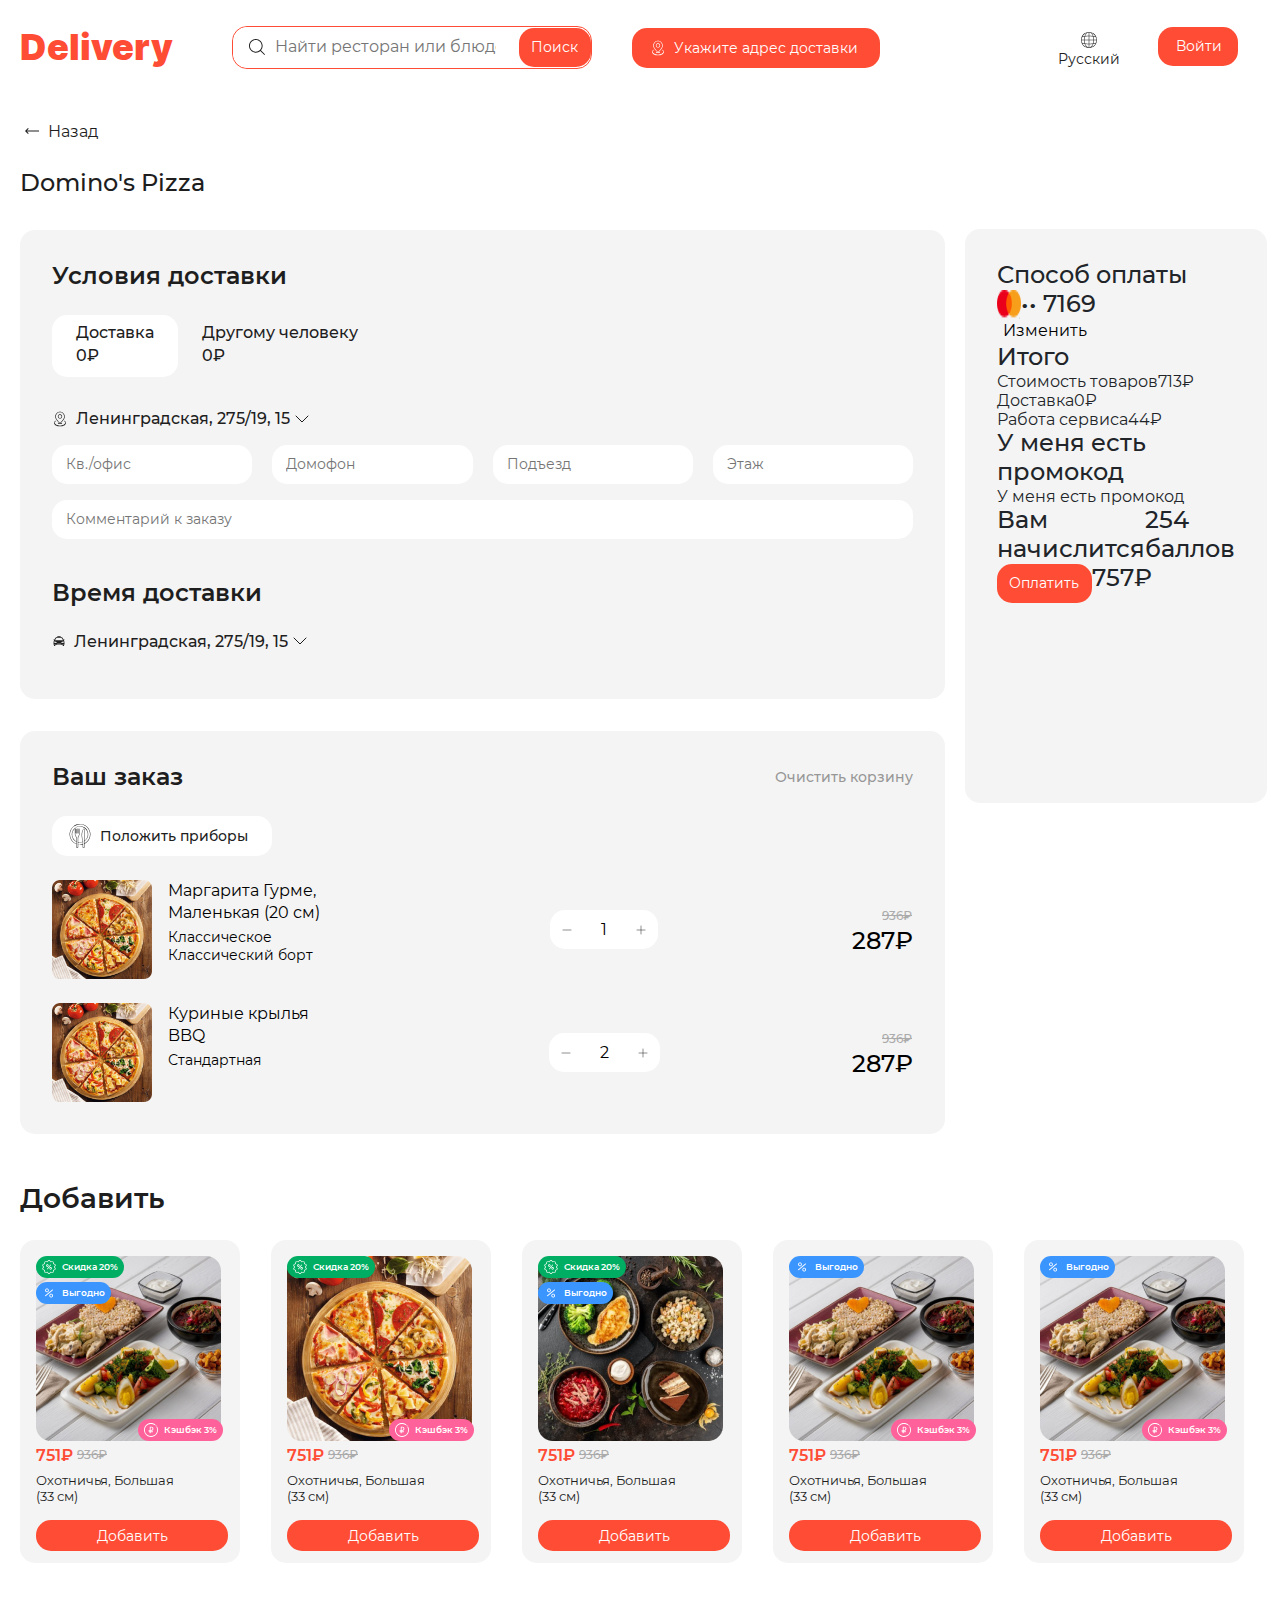
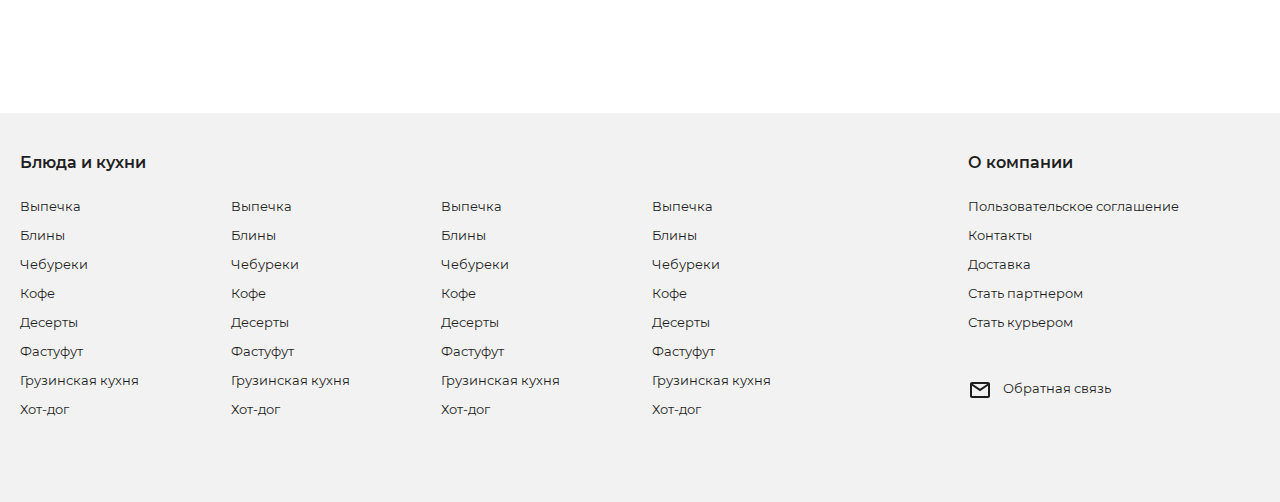
==== decoration.html @ 64bd9251 "decoration.html added" ====
<!DOCTYPE html>
<html lang="en">

<head>
    <meta charset="UTF-8">
    <meta name="viewport" content="width=device-width, initial-scale=1.0">
    <title>Еда</title>
    <!-- Inter font -->
    <link rel="stylesheet" href="./fonts/inter/stylesheet.css">
    <!-- Montserrat font -->
    <link rel="stylesheet" href="./fonts/montserrat/stylesheet.css">
    <!-- bootstrap css -->
    <link rel="stylesheet" href="./libs/bootstrap/css/bootstrap.min.css">
    <!-- normalize css -->
    <link rel="stylesheet" href="./libs/normalize.css">
    <!-- custom css -->
    <link rel="stylesheet" href="./css/main.css">
</head>

<body>

    <div class="wrapper">

        <!-- header section -->
        <section class="header">
            <div class="contianer">
                <div class="header__box d-flex">

                    <div class="brand">
                        <h2>Delivery</h2>
                    </div>

                    <div class="search-boxes">
                        <form class="form d-flex" role="search">
                            <div class="search-box position-relative">
                                <img class="position-absolute" src="images/icons/search.svg" alt="search">
                                <input class="search-input me-2" type="search" placeholder="Найти ресторан или блюдо"
                                    aria-label="Search">
                            </div>
                            <button class="button" type="submit">Поиск</button>
                        </form>
                    </div>

                    <div class="dostavka-box">
                        <button class="button">
                            <img src="images/icons/location.svg" alt="location">
                            Укажите адрес доставки
                        </button>
                    </div>

                    <div class="access-box d-flex">
                        <div class="rus-box">
                            <div class="earth-icon">
                                <img src="images/icons/earth.svg" alt="earth">
                            </div>
                            <h5>Русский</h5>
                        </div>
                        <div class="access">
                            <button class="button">Войти</button>
                        </div>
                    </div>
                </div>
            </div>
        </section>



        <!-- main section -->
        <main class="main">
            <div class="contianer d-flex">

                <div class="big-box">

                    <!-- menu section -->
                    <section class="menu">
                        <div class="menu-title">
                            <img src="images/icons/left.svg" alt="left">
                            <a href="index.html">Назад</a>
                        </div>
                    </section>

                    <!-- form section -->
                    <section class="form_boxes">
                        <div class="form-title">
                            <h4>Domino's Pizza</h4>
                        </div>
                        <div class="bg-box">
                            <h4>Условия доставки</h4>
                            <div class="d-flex two-boxes">
                                <div class="one-b box">
                                    <h5>Доставка</h5>
                                    <h5>0₽</h5>
                                </div>
                                <div class="box">
                                    <h5>Другому человеку</h5>
                                    <h5>0₽</h5>
                                </div>
                            </div>
                            <div class="location-box d-flex">
                                <img src="images/icons/black-location.svg" alt="location">
                                <p>Ленинградская, 275/19, 15</p>
                                <img src="images/icons/bottom_.svg" alt="bottom_">
                            </div>
                            <form class="form">
                                <div class="inputs">
                                    <input type="text" placeholder="Кв./офис">
                                    <input type="text" placeholder="Домофон">
                                    <input type="text" placeholder="Подъезд">
                                    <input type="number" placeholder="Этаж">
                                </div>
                                <input class="input" type="text" placeholder="Комментарий к заказу">
                            </form>
                            <h3>Время доставки</h3>
                            <div class="location-box d-flex">
                                <img src="images/icons/black-car.svg" alt="location">
                                <p>Ленинградская, 275/19, 15</p>
                                <img src="images/icons/bottom_.svg" alt="bottom_">
                            </div>
                        </div>

                        <div class="bg-box bg-box_two">
                            <div class="bg-box-title d-flex">
                                <h4>Ваш заказ</h4>
                                <p>Очистить корзину</p>
                            </div>
                            <div class="food_box position-relative">
                                <img class="position-absolute" src="images/icons/food.svg" alt="food">
                                <h4>Положить приборы</h4>
                            </div>
                            <div class="order-boxes m-b">
                                <div class="order-box_one">
                                    <img src="images/food-img-2.png" alt="food-img-2">
                                    <div class="box_one-texts">
                                        <h4>Маргарита Гурме, Маленькая (20 см)</h4>
                                        <p>Классическое Классический борт</p>
                                    </div>
                                </div>
                                <div class="order-box_two d-flex">
                                    <img src="images/icons/minus.svg" alt="minus">
                                    <p>1</p>
                                    <img src="images/icons/plas.svg" alt="plas">
                                </div>
                                <div class="order-box_three">
                                    <del>936₽</del>
                                    <h4>287₽</h4>
                                </div>
                            </div>
                            <div class="order-boxes">
                                <div class="order-box_one">
                                    <img src="images/food-img-2.png" alt="food-img-2">
                                    <div class="box_one-texts">
                                        <h4>Куриные крылья BBQ</h4>
                                        <p>Стандартная</p>
                                    </div>
                                </div>
                                <div class="order-box_two d-flex">
                                    <img src="images/icons/minus.svg" alt="minus">
                                    <p>2</p>
                                    <img src="images/icons/plas.svg" alt="plas">
                                </div>
                                <div class="order-box_three">
                                    <del>936₽</del>
                                    <h4>287₽</h4>
                                </div>
                            </div>
                        </div>
                    </section>

                </div>

                <div class="basket-two">
                    <div class="basket-title">
                        <h4>Способ оплаты</h4>
                    </div>

                    <div class="backet-body">
                        <div class="top-box">
                            <div class="d-flex">
                                <img src="images/2ta-dumaloq.png" alt="2ta-dumaloq">
                                <h4>•• 7169</h4>
                            </div>
                            <button type="reset" class="change-btn">Изменить</button>
                        </div>

                        <div class="total">
                            <h4>Итого</h4>
                            <div class="d-flex">
                                <p>Стоимость товаров</p>
                                <p>713₽</p>
                            </div>
                            <div class="d-flex">
                                <p>Доставка</p>
                                <p>0₽</p>
                            </div>
                            <div class="d-flex">
                                <p>Работа сервиса</p>
                                <p>44₽</p>
                            </div>
                        </div>

                        <div class="promo_code-box">
                            <h4>У меня есть промокод</h4>
                            <div class="d-flex">
                                <p>У меня есть промокод</p>
                                <div class="on-off">
                                    <div class="round"></div>
                                </div>
                            </div>
                        </div>

                        <div class="bottom-box">
                            <div class="d-flex">
                                <h4>Вам начислится</h4>
                                <h4>254 баллов</h4>
                            </div>
                            <div class="d-flex">
                                <button class="button">Оплатить</button>
                                <h4>757₽</h4>
                            </div>
                        </div>
                    </div>
                    
                </div>

            </div>

            <!-- pizza section -->
            <section class="food-menu">
                <div class="contianer">
                    <div class="food-menu-title">
                        <h4>Добавить</h4>
                    </div>
                    <div class="food-menu_boxes">
                        <div class="food-menu_box">
                            <div class="food-img_box position-relative">
                                <img src="images/food-img-1.png" alt="food-img-1">
                                <div class="d-flex green position-absolute">
                                    <img src="images/icons/foiz.svg" alt="foiz">
                                    <p>Скидка 20%</p>
                                </div>
                                <div class="d-flex blue kuk-quti position-absolute">
                                    <img src="images/icons/foiz-2.svg" alt="foiz">
                                    <p>Выгодно</p>
                                </div>
                                <div class="d-flex pushti position-absolute">
                                    <img src="images/icons/p-3.svg" alt="foiz">
                                    <p>Кэшбэк 3%</p>
                                </div>
                            </div>
                            <div class="food-texts_box">
                                <div class="d-flex">
                                    <h4>751₽</h4>
                                    <del>936₽</del>
                                </div>
                                <p>Охотничья, Большая (33 см)</p>
                                <div class="btn-box">
                                    <button class="button" type="button" data-bs-toggle="modal"
                                        data-bs-target="#staticBackdrop">Добавить</button>
                                </div>
                            </div>
                        </div>
                        <div class="food-menu_box">
                            <div class="food-img_box position-relative">
                                <img src="images/food-img-2.png" alt="food-img-1">
                                <div class="d-flex green position-absolute">
                                    <img src="images/icons/foiz.svg" alt="foiz">
                                    <p>Скидка 20%</p>
                                </div>
                                <div class="d-flex pushti position-absolute">
                                    <img src="images/icons/p-3.svg" alt="foiz">
                                    <p>Кэшбэк 3%</p>
                                </div>
                            </div>
                            <div class="food-texts_box">
                                <div class="d-flex">
                                    <h4>751₽</h4>
                                    <del>936₽</del>
                                </div>
                                <p>Охотничья, Большая (33 см)</p>
                                <div class="btn-box">
                                    <button class="button" type="button" data-bs-toggle="modal"
                                        data-bs-target="#staticBackdrop">Добавить</button>
                                </div>
                            </div>
                        </div>
                        <div class="food-menu_box">
                            <div class="food-img_box position-relative">
                                <img src="images/food-img-3.png" alt="food-img-1">
                                <div class="d-flex green position-absolute">
                                    <img src="images/icons/foiz.svg" alt="foiz">
                                    <p>Скидка 20%</p>
                                </div>
                                <div class="d-flex blue kuk-quti position-absolute">
                                    <img src="images/icons/foiz-2.svg" alt="foiz">
                                    <p>Выгодно</p>
                                </div>

                            </div>
                            <div class="food-texts_box">
                                <div class="d-flex">
                                    <h4>751₽</h4>
                                    <del>936₽</del>
                                </div>
                                <p>Охотничья, Большая (33 см)</p>
                                <div class="btn-box">
                                    <button class="button" type="button" data-bs-toggle="modal"
                                        data-bs-target="#staticBackdrop">Добавить</button>
                                </div>
                            </div>
                        </div>
                        <div class="food-menu_box">
                            <div class="food-img_box position-relative">
                                <img src="images/food-img-1.png" alt="food-img-1">
                                <div class="d-flex kuk-quti position-absolute">
                                    <img src="images/icons/foiz-2.svg" alt="foiz">
                                    <p>Выгодно</p>
                                </div>
                                <div class="d-flex pushti position-absolute">
                                    <img src="images/icons/p-3.svg" alt="foiz">
                                    <p>Кэшбэк 3%</p>
                                </div>
                            </div>
                            <div class="food-texts_box">
                                <div class="d-flex">
                                    <h4>751₽</h4>
                                    <del>936₽</del>
                                </div>
                                <p>Охотничья, Большая (33 см)</p>
                                <div class="btn-box">
                                    <button class="button" type="button" data-bs-toggle="modal"
                                        data-bs-target="#staticBackdrop">Добавить</button>
                                </div>
                            </div>
                        </div>
                        <div class="food-menu_box">
                            <div class="food-img_box position-relative">
                                <img src="images/food-img-1.png" alt="food-img-1">
                                <div class="d-flex kuk-quti position-absolute">
                                    <img src="images/icons/foiz-2.svg" alt="foiz">
                                    <p>Выгодно</p>
                                </div>
                                <div class="d-flex pushti position-absolute">
                                    <img src="images/icons/p-3.svg" alt="foiz">
                                    <p>Кэшбэк 3%</p>
                                </div>
                            </div>
                            <div class="food-texts_box">
                                <div class="d-flex">
                                    <h4>751₽</h4>
                                    <del>936₽</del>
                                </div>
                                <p>Охотничья, Большая (33 см)</p>
                                <div class="btn-box">
                                    <button class="button" type="button" data-bs-toggle="modal"
                                        data-bs-target="#staticBackdrop">Добавить</button>
                                </div>
                            </div>
                        </div>
                    </div>
                </div>
            </section>
        </main>

        <!-- footer section -->
        <footer class="footer">
            <div class="contianer">
                <div class="footer-boxes">
                    <div class="footer-title row">
                        <div class="col-2">
                            <h4 class="">Блюда и кухни</h4>
                        </div>
                        <div class="col-2">
                        </div>
                        <div class="col-2">
                        </div>
                        <div class="col-3">
                        </div>
                        <div class="col-3">
                            <h4 class="">О компании</h4>
                        </div>
                    </div>
                    <div class="row footer-texts">
                        <ul class="col-2">
                            <li>
                                <a href="#!!">Выпечка</a>
                            </li>
                            <li>
                                <a href="#!!">Блины</a>
                            </li>
                            <li>
                                <a href="#!!">Чебуреки</a>
                            </li>
                            <li>
                                <a href="#!">Кофе</a>
                            </li>
                            <li>
                                <a href="#!">Десерты</a>
                            </li>
                            <li>
                                <a href="#!">Фастуфут</a>
                            </li>
                            <li>
                                <a href="#!">Грузинская кухня</a>
                            </li>
                            <li>
                                <a href="#!">Хот-дог</a>
                            </li>
                        </ul>
                        <ul class="col-2">
                            <li>
                                <a href="#!">Выпечка</a>
                            </li>
                            <li>
                                <a href="#!">Блины</a>
                            </li>
                            <li>
                                <a href="#!">Чебуреки</a>
                            </li>
                            <li>
                                <a href="#!">Кофе</a>
                            </li>
                            <li>
                                <a href="#!">Десерты</a>
                            </li>
                            <li>
                                <a href="#!">Фастуфут</a>
                            </li>
                            <li>
                                <a href="#!">Грузинская кухня</a>
                            </li>
                            <li>
                                <a href="#!">Хот-дог</a>
                            </li>
                        </ul>
                        <ul class="col-2">
                            <li>
                                <a href="#!">Выпечка</a>
                            </li>
                            <li>
                                <a href="#!">Блины</a>
                            </li>
                            <li>
                                <a href="#!">Чебуреки</a>
                            </li>
                            <li>
                                <a href="#!">Кофе</a>
                            </li>
                            <li>
                                <a href="#!">Десерты</a>
                            </li>
                            <li>
                                <a href="#!">Фастуфут</a>
                            </li>
                            <li>
                                <a href="#!">Грузинская кухня</a>
                            </li>
                            <li>
                                <a href="#!">Хот-дог</a>
                            </li>
                        </ul>
                        <ul class="col-3">
                            <li>
                                <a href="#!">Выпечка</a>
                            </li>
                            <li>
                                <a href="#!">Блины</a>
                            </li>
                            <li>
                                <a href="#!">Чебуреки</a>
                            </li>
                            <li>
                                <a href="#!">Кофе</a>
                            </li>
                            <li>
                                <a href="#!">Десерты</a>
                            </li>
                            <li>
                                <a href="#!">Фастуфут</a>
                            </li>
                            <li>
                                <a href="#!">Грузинская кухня</a>
                            </li>
                            <li>
                                <a href="#!">Хот-дог</a>
                            </li>
                        </ul>
                        <ul class="col-3">
                            <li>
                                <a href="#!">Пользовательское соглашение</a>
                            </li>
                            <li>
                                <a href="#!">Контакты</a>
                            </li>
                            <li>
                                <a href="#!">Доставка</a>
                            </li>
                            <li>
                                <a href="#!">Стать партнером</a>
                            </li>
                            <li>
                                <a href="#!">Стать курьером</a>
                            </li>
                            <li>
                                <a href="#!"></a>
                            </li>
                            <li class="d-flex">
                                <a href="#!"><img src="images/icons/sms.svg" alt=""> Обратная связь</a>
                            </li>
                        </ul>
                    </div>
                </div>
            </div>
        </footer>
    </div>

    <!-- bootstrap js -->
    <script src="./libs/bootstrap/js/bootstrap.min.js"></script>
    <!-- swiper js -->
    <script src="./libs/swiper/swiper.min.js"></script>
    <!-- custom js -->
    <script src="./js/main.js"></script>
</body>

</html>
---- fonts/inter/stylesheet.css ----
@font-face {
    font-family: 'Inter';
    src: url('Inter-BoldItalic.eot');
    src: local('Inter Bold Italic'), local('Inter-BoldItalic'),
        url('Inter-BoldItalic.eot?#iefix') format('embedded-opentype'),
        url('Inter-BoldItalic.woff2') format('woff2'),
        url('Inter-BoldItalic.woff') format('woff'),
        url('Inter-BoldItalic.ttf') format('truetype');
    font-weight: bold;
    font-style: italic;
}

@font-face {
    font-family: 'Inter';
    src: url('Inter-MediumItalic.eot');
    src: local('Inter Medium Italic'), local('Inter-MediumItalic'),
        url('Inter-MediumItalic.eot?#iefix') format('embedded-opentype'),
        url('Inter-MediumItalic.woff2') format('woff2'),
        url('Inter-MediumItalic.woff') format('woff'),
        url('Inter-MediumItalic.ttf') format('truetype');
    font-weight: 500;
    font-style: italic;
}

@font-face {
    font-family: 'Inter';
    src: url('Inter-ThinItalicBETA.eot');
    src: local('Inter Thin Italic BETA'), local('Inter-ThinItalicBETA'),
        url('Inter-ThinItalicBETA.eot?#iefix') format('embedded-opentype'),
        url('Inter-ThinItalicBETA.woff2') format('woff2'),
        url('Inter-ThinItalicBETA.woff') format('woff'),
        url('Inter-ThinItalicBETA.ttf') format('truetype');
    font-weight: 100;
    font-style: italic;
}

@font-face {
    font-family: 'Inter';
    src: url('Inter-Regular.eot');
    src: local('Inter Regular'), local('Inter-Regular'),
        url('Inter-Regular.eot?#iefix') format('embedded-opentype'),
        url('Inter-Regular.woff2') format('woff2'),
        url('Inter-Regular.woff') format('woff'),
        url('Inter-Regular.ttf') format('truetype');
    font-weight: normal;
    font-style: normal;
}

@font-face {
    font-family: 'Inter';
    src: url('Inter-Black.eot');
    src: local('Inter Black'), local('Inter-Black'),
        url('Inter-Black.eot?#iefix') format('embedded-opentype'),
        url('Inter-Black.woff2') format('woff2'),
        url('Inter-Black.woff') format('woff'),
        url('Inter-Black.ttf') format('truetype');
    font-weight: 900;
    font-style: normal;
}

@font-face {
    font-family: 'Inter';
    src: url('Inter-BlackItalic.eot');
    src: local('Inter Black Italic'), local('Inter-BlackItalic'),
        url('Inter-BlackItalic.eot?#iefix') format('embedded-opentype'),
        url('Inter-BlackItalic.woff2') format('woff2'),
        url('Inter-BlackItalic.woff') format('woff'),
        url('Inter-BlackItalic.ttf') format('truetype');
    font-weight: 900;
    font-style: italic;
}

@font-face {
    font-family: 'Inter';
    src: url('Inter-LightBETA.eot');
    src: local('Inter Light BETA'), local('Inter-LightBETA'),
        url('Inter-LightBETA.eot?#iefix') format('embedded-opentype'),
        url('Inter-LightBETA.woff2') format('woff2'),
        url('Inter-LightBETA.woff') format('woff'),
        url('Inter-LightBETA.ttf') format('truetype');
    font-weight: 300;
    font-style: normal;
}

@font-face {
    font-family: 'Inter';
    src: url('Inter-SemiBold.eot');
    src: local('Inter Semi Bold'), local('Inter-SemiBold'),
        url('Inter-SemiBold.eot?#iefix') format('embedded-opentype'),
        url('Inter-SemiBold.woff2') format('woff2'),
        url('Inter-SemiBold.woff') format('woff'),
        url('Inter-SemiBold.ttf') format('truetype');
    font-weight: 600;
    font-style: normal;
}

@font-face {
    font-family: 'Inter';
    src: url('Inter-ExtraBoldItalic.eot');
    src: local('Inter Extra Bold Italic'), local('Inter-ExtraBoldItalic'),
        url('Inter-ExtraBoldItalic.eot?#iefix') format('embedded-opentype'),
        url('Inter-ExtraBoldItalic.woff2') format('woff2'),
        url('Inter-ExtraBoldItalic.woff') format('woff'),
        url('Inter-ExtraBoldItalic.ttf') format('truetype');
    font-weight: 800;
    font-style: italic;
}

@font-face {
    font-family: 'Inter';
    src: url('Inter-Bold.eot');
    src: local('Inter Bold'), local('Inter-Bold'),
        url('Inter-Bold.eot?#iefix') format('embedded-opentype'),
        url('Inter-Bold.woff2') format('woff2'),
        url('Inter-Bold.woff') format('woff'),
        url('Inter-Bold.ttf') format('truetype');
    font-weight: bold;
    font-style: normal;
}

@font-face {
    font-family: 'Inter';
    src: url('Inter-ExtraLightItalicBETA.eot');
    src: local('Inter Extra Light Italic BETA'), local('Inter-ExtraLightItalicBETA'),
        url('Inter-ExtraLightItalicBETA.eot?#iefix') format('embedded-opentype'),
        url('Inter-ExtraLightItalicBETA.woff2') format('woff2'),
        url('Inter-ExtraLightItalicBETA.woff') format('woff'),
        url('Inter-ExtraLightItalicBETA.ttf') format('truetype');
    font-weight: 200;
    font-style: italic;
}

@font-face {
    font-family: 'Inter';
    src: url('Inter-ExtraLightBETA.eot');
    src: local('Inter Extra Light BETA'), local('Inter-ExtraLightBETA'),
        url('Inter-ExtraLightBETA.eot?#iefix') format('embedded-opentype'),
        url('Inter-ExtraLightBETA.woff2') format('woff2'),
        url('Inter-ExtraLightBETA.woff') format('woff'),
        url('Inter-ExtraLightBETA.ttf') format('truetype');
    font-weight: 200;
    font-style: normal;
}

@font-face {
    font-family: 'Inter';
    src: url('Inter-ExtraBold.eot');
    src: local('Inter Extra Bold'), local('Inter-ExtraBold'),
        url('Inter-ExtraBold.eot?#iefix') format('embedded-opentype'),
        url('Inter-ExtraBold.woff2') format('woff2'),
        url('Inter-ExtraBold.woff') format('woff'),
        url('Inter-ExtraBold.ttf') format('truetype');
    font-weight: 800;
    font-style: normal;
}

@font-face {
    font-family: 'Inter';
    src: url('Inter-ThinBETA.eot');
    src: local('Inter Thin BETA'), local('Inter-ThinBETA'),
        url('Inter-ThinBETA.eot?#iefix') format('embedded-opentype'),
        url('Inter-ThinBETA.woff2') format('woff2'),
        url('Inter-ThinBETA.woff') format('woff'),
        url('Inter-ThinBETA.ttf') format('truetype');
    font-weight: 100;
    font-style: normal;
}

@font-face {
    font-family: 'Inter';
    src: url('Inter-LightItalicBETA.eot');
    src: local('Inter Light Italic BETA'), local('Inter-LightItalicBETA'),
        url('Inter-LightItalicBETA.eot?#iefix') format('embedded-opentype'),
        url('Inter-LightItalicBETA.woff2') format('woff2'),
        url('Inter-LightItalicBETA.woff') format('woff'),
        url('Inter-LightItalicBETA.ttf') format('truetype');
    font-weight: 300;
    font-style: italic;
}

@font-face {
    font-family: 'Inter';
    src: url('Inter-Italic.eot');
    src: local('Inter Italic'), local('Inter-Italic'),
        url('Inter-Italic.eot?#iefix') format('embedded-opentype'),
        url('Inter-Italic.woff2') format('woff2'),
        url('Inter-Italic.woff') format('woff'),
        url('Inter-Italic.ttf') format('truetype');
    font-weight: normal;
    font-style: italic;
}

@font-face {
    font-family: 'Inter';
    src: url('Inter-SemiBoldItalic.eot');
    src: local('Inter Semi Bold Italic'), local('Inter-SemiBoldItalic'),
        url('Inter-SemiBoldItalic.eot?#iefix') format('embedded-opentype'),
        url('Inter-SemiBoldItalic.woff2') format('woff2'),
        url('Inter-SemiBoldItalic.woff') format('woff'),
        url('Inter-SemiBoldItalic.ttf') format('truetype');
    font-weight: 600;
    font-style: italic;
}

@font-face {
    font-family: 'Inter';
    src: url('Inter-Medium.eot');
    src: local('Inter Medium'), local('Inter-Medium'),
        url('Inter-Medium.eot?#iefix') format('embedded-opentype'),
        url('Inter-Medium.woff2') format('woff2'),
        url('Inter-Medium.woff') format('woff'),
        url('Inter-Medium.ttf') format('truetype');
    font-weight: 500;
    font-style: normal;
}
---- fonts/montserrat/stylesheet.css ----
/* This stylesheet generated by Transfonter (https://transfonter.org) on October 3, 2017 10:05 PM */

@font-face {
	font-family: 'Montserrat';
	src: url('Montserrat-Light.eot');
	src: local('Montserrat Light'), local('Montserrat-Light'),
		url('Montserrat-Light.eot?#iefix') format('embedded-opentype'),
		url('Montserrat-Light.woff') format('woff'),
		url('Montserrat-Light.ttf') format('truetype');
	font-weight: 300;
	font-style: normal;
}

@font-face {
	font-family: 'Montserrat';
	src: url('Montserrat-MediumItalic.eot');
	src: local('Montserrat Medium Italic'), local('Montserrat-MediumItalic'),
		url('Montserrat-MediumItalic.eot?#iefix') format('embedded-opentype'),
		url('Montserrat-MediumItalic.woff') format('woff'),
		url('Montserrat-MediumItalic.ttf') format('truetype');
	font-weight: 500;
	font-style: italic;
}

@font-face {
	font-family: 'Montserrat';
	src: url('Montserrat-Thin.eot');
	src: local('Montserrat Thin'), local('Montserrat-Thin'),
		url('Montserrat-Thin.eot?#iefix') format('embedded-opentype'),
		url('Montserrat-Thin.woff') format('woff'),
		url('Montserrat-Thin.ttf') format('truetype');
	font-weight: 100;
	font-style: normal;
}

@font-face {
	font-family: 'Montserrat';
	src: url('Montserrat-ExtraLightItalic.eot');
	src: local('Montserrat ExtraLight Italic'), local('Montserrat-ExtraLightItalic'),
		url('Montserrat-ExtraLightItalic.eot?#iefix') format('embedded-opentype'),
		url('Montserrat-ExtraLightItalic.woff') format('woff'),
		url('Montserrat-ExtraLightItalic.ttf') format('truetype');
	font-weight: 200;
	font-style: italic;
}

@font-face {
	font-family: 'Montserrat';
	src: url('Montserrat-BoldItalic.eot');
	src: local('Montserrat Bold Italic'), local('Montserrat-BoldItalic'),
		url('Montserrat-BoldItalic.eot?#iefix') format('embedded-opentype'),
		url('Montserrat-BoldItalic.woff') format('woff'),
		url('Montserrat-BoldItalic.ttf') format('truetype');
	font-weight: bold;
	font-style: italic;
}

@font-face {
	font-family: 'Montserrat';
	src: url('Montserrat-SemiBold.eot');
	src: local('Montserrat SemiBold'), local('Montserrat-SemiBold'),
		url('Montserrat-SemiBold.eot?#iefix') format('embedded-opentype'),
		url('Montserrat-SemiBold.woff') format('woff'),
		url('Montserrat-SemiBold.ttf') format('truetype');
	font-weight: 600;
	font-style: normal;
}

@font-face {
	font-family: 'Montserrat';
	src: url('Montserrat-ExtraLight.eot');
	src: local('Montserrat ExtraLight'), local('Montserrat-ExtraLight'),
		url('Montserrat-ExtraLight.eot?#iefix') format('embedded-opentype'),
		url('Montserrat-ExtraLight.woff') format('woff'),
		url('Montserrat-ExtraLight.ttf') format('truetype');
	font-weight: 200;
	font-style: normal;
}

@font-face {
	font-family: 'Montserrat';
	src: url('Montserrat-ExtraBoldItalic.eot');
	src: local('Montserrat ExtraBold Italic'), local('Montserrat-ExtraBoldItalic'),
		url('Montserrat-ExtraBoldItalic.eot?#iefix') format('embedded-opentype'),
		url('Montserrat-ExtraBoldItalic.woff') format('woff'),
		url('Montserrat-ExtraBoldItalic.ttf') format('truetype');
	font-weight: 800;
	font-style: italic;
}

@font-face {
	font-family: 'Montserrat';
	src: url('Montserrat-Italic.eot');
	src: local('Montserrat Italic'), local('Montserrat-Italic'),
		url('Montserrat-Italic.eot?#iefix') format('embedded-opentype'),
		url('Montserrat-Italic.woff') format('woff'),
		url('Montserrat-Italic.ttf') format('truetype');
	font-weight: normal;
	font-style: italic;
}

@font-face {
	font-family: 'Montserrat';
	src: url('Montserrat-Bold.eot');
	src: local('Montserrat Bold'), local('Montserrat-Bold'),
		url('Montserrat-Bold.eot?#iefix') format('embedded-opentype'),
		url('Montserrat-Bold.woff') format('woff'),
		url('Montserrat-Bold.ttf') format('truetype');
	font-weight: bold;
	font-style: normal;
}

@font-face {
	font-family: 'Montserrat';
	src: url('Montserrat-LightItalic.eot');
	src: local('Montserrat Light Italic'), local('Montserrat-LightItalic'),
		url('Montserrat-LightItalic.eot?#iefix') format('embedded-opentype'),
		url('Montserrat-LightItalic.woff') format('woff'),
		url('Montserrat-LightItalic.ttf') format('truetype');
	font-weight: 300;
	font-style: italic;
}

@font-face {
	font-family: 'Montserrat';
	src: url('Montserrat-BlackItalic.eot');
	src: local('Montserrat Black Italic'), local('Montserrat-BlackItalic'),
		url('Montserrat-BlackItalic.eot?#iefix') format('embedded-opentype'),
		url('Montserrat-BlackItalic.woff') format('woff'),
		url('Montserrat-BlackItalic.ttf') format('truetype');
	font-weight: 900;
	font-style: italic;
}

@font-face {
	font-family: 'Montserrat';
	src: url('Montserrat-SemiBoldItalic.eot');
	src: local('Montserrat SemiBold Italic'), local('Montserrat-SemiBoldItalic'),
		url('Montserrat-SemiBoldItalic.eot?#iefix') format('embedded-opentype'),
		url('Montserrat-SemiBoldItalic.woff') format('woff'),
		url('Montserrat-SemiBoldItalic.ttf') format('truetype');
	font-weight: 600;
	font-style: italic;
}

@font-face {
	font-family: 'Montserrat';
	src: url('Montserrat-Regular.eot');
	src: local('Montserrat Regular'), local('Montserrat-Regular'),
		url('Montserrat-Regular.eot?#iefix') format('embedded-opentype'),
		url('Montserrat-Regular.woff') format('woff'),
		url('Montserrat-Regular.ttf') format('truetype');
	font-weight: normal;
	font-style: normal;
}

@font-face {
	font-family: 'Montserrat';
	src: url('Montserrat-Medium.eot');
	src: local('Montserrat Medium'), local('Montserrat-Medium'),
		url('Montserrat-Medium.eot?#iefix') format('embedded-opentype'),
		url('Montserrat-Medium.woff') format('woff'),
		url('Montserrat-Medium.ttf') format('truetype');
	font-weight: 500;
	font-style: normal;
}

@font-face {
	font-family: 'Montserrat';
	src: url('Montserrat-ExtraBold.eot');
	src: local('Montserrat ExtraBold'), local('Montserrat-ExtraBold'),
		url('Montserrat-ExtraBold.eot?#iefix') format('embedded-opentype'),
		url('Montserrat-ExtraBold.woff') format('woff'),
		url('Montserrat-ExtraBold.ttf') format('truetype');
	font-weight: 800;
	font-style: normal;
}

@font-face {
	font-family: 'Montserrat';
	src: url('Montserrat-Black.eot');
	src: local('Montserrat Black'), local('Montserrat-Black'),
		url('Montserrat-Black.eot?#iefix') format('embedded-opentype'),
		url('Montserrat-Black.woff') format('woff'),
		url('Montserrat-Black.ttf') format('truetype');
	font-weight: 900;
	font-style: normal;
}

@font-face {
	font-family: 'Montserrat';
	src: url('Montserrat-ThinItalic.eot');
	src: local('Montserrat Thin Italic'), local('Montserrat-ThinItalic'),
		url('Montserrat-ThinItalic.eot?#iefix') format('embedded-opentype'),
		url('Montserrat-ThinItalic.woff') format('woff'),
		url('Montserrat-ThinItalic.ttf') format('truetype');
	font-weight: 100;
	font-style: italic;
}
---- css/main.css ----
/* Core style */
html {
  box-sizing: border-box;
}

*,
*::before,
*::after {
  box-sizing: inherit;
}

a,
p,
h1,
h2,
h3,
h4,
h5,
h6 {
  margin: 0;
  text-decoration: none;
  line-height: 1.2;
}

textarea:focus,
select:focus {
  outline: none !important;
  -webkit-appearance: none;
  box-shadow: none !important;
}

button {
  border: none;
  background: none;
}

input:focus {
  outline: none !important;
}

a:active,
a:focus {
  outline: 0;
  border: none;
  -moz-outline-style: none;
}

a:hover {
  color: white;
}

.wrapper {
  overflow: hidden;
}

body {
  font-family: "Montserrat", sans-serif;
  font-weight: 400;
}

.button {
  display: inline-flex;
  padding: 11px 13px 12px 12px;
  justify-content: center;
  align-items: center;
  border-radius: 15px;
  background: #FF4C34;
  color: #FFF;
  font-family: "Montserrat";
  font-size: 14px;
}

.header {
  padding-top: 26px;
}
.header__box {
  display: flex;
  align-items: center;
}
.header__box .brand h2 {
  color: #FF4C34;
  font-family: "Inter";
  font-size: 36px;
  font-weight: 900;
}
.header__box .search-boxes {
  margin-left: 59px;
}
.header__box .search-boxes .form {
  border-radius: 15px;
  border: 1px solid #FF4C34;
  display: flex;
  align-items: center;
}
.header__box .search-boxes .form .search-box img {
  top: 12px;
  left: 16px;
}
.header__box .search-boxes .form .search-box .search-input {
  border-radius: 15px;
  border: transparent;
  padding: 11px 0px 12px 42px;
  color: #8D8D8D;
  font-family: "Montserrat";
  font-style: normal;
  font-weight: 400;
}
.header__box .dostavka-box {
  align-items: center;
  margin-left: 40px;
}
.header__box .dostavka-box .button {
  padding: 12px 22px 12px 18px;
}
.header__box .dostavka-box img {
  margin-right: 8px;
}
.header__box .access-box {
  margin-left: 178px;
}
.header__box .access-box .rus-box {
  text-align: center;
  margin-right: 38px;
}
.header__box .access-box .rus-box h5 {
  color: #1E1E1E;
  font-family: "Montserrat";
  font-size: 14px;
  font-weight: 400;
}
.header__box .access-box .access .button {
  padding: 11px 16px 12px 18px;
}

.footer {
  margin-top: 150px;
  padding: 40px 0 60px 0;
  background-color: #F2F2F2;
}
.footer .footer-boxes .footer-title h4 {
  margin-bottom: 16px;
  color: #1E1E1E;
  font-family: "Montserrat";
  font-size: 16px;
  font-weight: 600;
}
.footer .footer-boxes .footer-texts ul li {
  list-style: none;
  margin: 5px 0;
}
.footer .footer-boxes .footer-texts ul li a {
  color: #1E1E1E;
  font-family: "Montserrat";
  font-size: 13px;
  font-weight: 400;
}
.footer .footer-boxes .footer-texts ul .d-flex {
  align-items: center;
  margin-top: 44px;
}
.footer .footer-boxes .footer-texts ul .d-flex img {
  margin-right: 8px;
}

.contianer {
  width: 1240px;
  margin: 0 auto;
}

.main .first-section {
  margin-top: 56px;
}
.main .first-section .three-boxes {
  display: grid;
  grid-template-columns: repeat(auto-fit, minmax(400px, 1fr));
  gap: 0px 20px;
}
.main .first-section .three-boxes .box {
  padding-right: 16px;
  border-radius: 15px;
  height: 201px;
}
.main .first-section .three-boxes .box .texts-box {
  padding: 16px 0px 16px 14px;
}
.main .first-section .three-boxes .box .texts-box .d-flex {
  padding-top: 2px;
}
.main .first-section .three-boxes .box .texts-box h3 {
  color: #FFF;
  font-family: "Montserrat";
  font-size: 20px;
  font-weight: 700;
  line-height: 143.9%;
  text-transform: uppercase;
}
.main .first-section .three-boxes .box .texts-box .h3 {
  margin-top: 36px;
  text-transform: none;
}
.main .first-section .three-boxes .box .texts-box .h-three {
  font-size: 16px;
  margin-top: 12px;
}
.main .first-section .three-boxes .box .texts-box .p {
  margin-top: 4px;
}
.main .first-section .three-boxes .box .texts-box .d {
  margin: 12px 0px 8px 0px;
}
.main .first-section .three-boxes .box .texts-box p {
  color: #FFF;
  font-family: "Montserrat";
  font-size: 14px;
  line-height: 143.9%;
}
.main .first-section .three-boxes .box .img-box {
  z-index: 1;
}
.main .first-section .three-boxes .box .three-img {
  width: 210px;
}
.main .first-section .three-boxes .box .three-img .pngwing {
  margin-left: 70px;
}
.main .first-section .three-boxes .box .three-img .pngwing-img {
  right: 10px;
  bottom: -5px;
}
.main .first-section .three-boxes .box .absolute-img {
  right: 0;
  top: 0;
}
.main .first-section .three-boxes .box .absolute-img img {
  border-top-right-radius: 15px;
  border-bottom-right-radius: 15px;
}
.main .first-section .three-boxes .box .absolute-img-two {
  left: 0;
  top: 0;
}
.main .first-section .three-boxes .box .absolute-img-two img {
  border-top-left-radius: 15px;
  border-bottom-left-radius: 15px;
}
.main .first-section .three-boxes .box-one {
  background: #3472EA;
}
.main .first-section .three-boxes .box-two {
  background: #AF30C3;
}
.main .first-section .three-boxes .box-three {
  background: #2FAAD1;
}
.main .menu {
  margin-top: 64px;
}
.main .menu .menu-box {
  padding: 12px 0;
  border-radius: 15px;
  background-color: #FF4C34;
}
.main .menu .menu-box .navbar .navbar-nav {
  align-items: center;
}
.main .menu .menu-box .navbar .navbar-nav .all {
  margin-left: 8px;
  margin-right: 23px;
  padding: 8px 16px;
  background-color: #FFF;
  border-radius: 15px;
}
.main .menu .menu-box .navbar .navbar-nav .all .nav-link {
  color: #1E1E1E;
  font-family: "Montserrat";
  font-size: 14px;
  font-weight: 600;
}
.main .menu .menu-box .navbar .navbar-nav .nav-item .nav-link {
  padding: 0;
  margin-right: 39px;
  color: #FFF;
  font-family: "Montserrat";
  font-size: 14px;
  font-weight: 500;
}
.main .menu .menu-box .navbar .navbar-nav .dostavka-sorting {
  margin-right: 8px;
  border-radius: 15px;
  border: 1px solid #FFF;
  padding: 8px 16px;
}
.main .menu .menu-box .navbar .navbar-nav .dostavka-sorting a {
  color: #FFF;
  font-family: "Montserrat";
  font-size: 14px;
  font-weight: 500;
}
.main .stock .stock-boxes .stock-title {
  margin: 32px 0 24px 0;
  justify-content: space-between;
  align-items: center;
}
.main .stock .stock-boxes .stock-title a {
  color: #1E1E1E;
  font-family: "Montserrat";
  font-size: 24px;
  font-weight: 600;
}
.main .stock .stock-boxes .stock-menu {
  display: grid;
  grid-template-columns: repeat(auto-fit, minmax(235px, 1fr));
  gap: 0 16px;
}
.main .stock .stock-boxes .stock-menu .stock-box .big-img .discount-btn {
  top: 8px;
  left: 8px;
  display: flex;
  align-items: center;
  border-radius: 15px;
  background: #00AE63;
  padding: 6px;
  color: #FFF;
  font-family: "Montserrat";
  font-size: 9px;
  font-weight: 600;
}
.main .stock .stock-boxes .stock-menu .stock-box .big-img .discount-btn img {
  margin-right: 6px;
}
.main .stock .stock-boxes .stock-menu .stock-box .big-img .for_free-btn {
  display: flex;
  align-items: center;
  bottom: 0;
  right: 0;
  border-radius: 15px 15px 15px 0px;
  background: #FFC11E;
  padding: 6px;
  color: #FFF;
  font-family: "Montserrat";
  font-size: 9px;
  font-weight: 600;
  z-index: 1;
}
.main .stock .stock-boxes .stock-menu .stock-box .big-img .for_free-btn img {
  margin-right: 6px;
}
.main .stock .stock-boxes .stock-menu .stock-box .stock-texts h4 {
  margin-top: 4px;
  color: #1E1E1E;
  font-family: "Montserrat";
  font-size: 16px;
  font-weight: 600;
}
.main .stock .stock-boxes .stock-menu .stock-box .stock-texts .d-flex {
  margin-top: 4px;
}
.main .stock .stock-boxes .stock-menu .stock-box .stock-texts .d-flex h4 {
  margin: 0 8px 0 4px;
  color: #AFAFAF;
  font-family: "Montserrat";
  font-size: 12px;
  font-weight: 400;
}
.main .stock .stock-boxes .m-b {
  margin-bottom: 20px;
}
.main .profitable_offer {
  margin: 48px 0;
}
.main .profitable_offer .profitable_offer-title h4 {
  margin-bottom: 24px;
  color: #1E1E1E;
  font-family: "Montserrat";
  font-size: 24px;
  font-weight: 600;
}
.main .profitable_offer .profitable_offer-boxes {
  display: grid;
  grid-template-columns: repeat(auto-fit, minmax(295px, 1fr));
  gap: 0px 20px;
}
.main .profitable_offer .profitable_offer-boxes .profitable_offer-first-box {
  padding: 20px 0px 20px 20px;
  border-radius: 15px;
  background: #3472EA;
  z-index: 1;
}
.main .profitable_offer .profitable_offer-boxes .profitable_offer-first-box .box-texts {
  z-index: -1;
}
.main .profitable_offer .profitable_offer-boxes .profitable_offer-first-box .box-texts h4 {
  color: #FFF;
  font-family: "Montserrat";
  font-size: 20px;
  font-weight: 700;
  line-height: 143.9%;
  text-transform: uppercase;
}
.main .profitable_offer .profitable_offer-boxes .profitable_offer-first-box .box-texts p {
  margin-top: 8px;
  color: #FFF;
  font-family: "Montserrat";
  font-size: 16px;
  font-weight: 500;
  line-height: 143.9%;
  margin-bottom: 13px;
}
.main .profitable_offer .profitable_offer-boxes .profitable_offer-first-box .box-texts p a {
  margin-top: 8px;
  color: #FFF;
  font-family: "Montserrat";
  font-size: 20px;
  font-weight: 700;
  line-height: 143.9%;
  padding-bottom: 13px;
}
.main .profitable_offer .profitable_offer-boxes .profitable_offer-first-box .box-texts .yigirmafoiz {
  margin-bottom: 25px;
  margin-left: 19px;
}
.main .profitable_offer .profitable_offer-boxes .profitable_offer-first-box .box-texts .button {
  margin-top: 8px;
  padding: 11px 20px 12px 20px;
}
.main .profitable_offer .profitable_offer-boxes .profitable_offer-box {
  padding: 20px 0px 20px 20px;
  border-radius: 15px;
  z-index: 1;
}
.main .profitable_offer .profitable_offer-boxes .profitable_offer-box h4 {
  color: #FFF;
  font-family: "Montserrat";
  font-size: 20px;
  font-weight: 700;
  line-height: 143.9%;
  /* 28.78px */
  text-transform: uppercase;
}
.main .profitable_offer .profitable_offer-boxes .profitable_offer-box ul {
  margin: 16px 0 11px 0;
  padding: 0;
}
.main .profitable_offer .profitable_offer-boxes .profitable_offer-box ul li {
  display: flex;
  list-style: none;
}
.main .profitable_offer .profitable_offer-boxes .profitable_offer-box ul li p {
  margin-left: 8px;
  color: #FFF;
  font-family: "Montserrat";
  line-height: 143.9%;
}
.main .profitable_offer .profitable_offer-boxes .profitable_offer-box .d-flex del {
  margin-left: 7px;
  margin-bottom: 15px;
  color: #FFF;
  font-family: "Montserrat";
  line-height: 143.9%;
}
.main .profitable_offer .profitable_offer-boxes .profitable_offer-box .position-absolute {
  bottom: 0;
  right: 0;
  border-bottom-right-radius: 15px;
}
.main .profitable_offer .profitable_offer-boxes .profitable_offer-box .h-four {
  margin-top: 47px;
  margin-bottom: 8px;
}
.main .profitable_offer .profitable_offer-boxes .bg_box-two {
  background: #EF1D00;
}
.main .profitable_offer .profitable_offer-boxes .bg_box-three {
  background: #FF008B;
}
.main .profitable_offer .profitable_offer-boxes .bg_box-four {
  background: #AF30C3;
}
.main .profitable_offer .profitable_offer-boxes .bg-top {
  border-top-left-radius: 15px;
  top: 0;
  left: 0;
  z-index: -1;
}
.main .profitable_offer .profitable_offer-boxes .bg-bottom {
  border-bottom-right-radius: 15px;
  bottom: 0;
  right: 0;
  z-index: -1;
}

.main .big-box .menu {
  width: 925px;
  margin-top: 50px;
}
.main .big-box .menu .menu-title {
  margin-bottom: 26px;
  display: flex;
  align-items: center;
}
.main .big-box .menu .menu-title img {
  margin-right: 4px;
}
.main .big-box .menu .menu-title a {
  color: #1E1E1E;
  font-family: "Montserrat";
  font-size: 16px;
  font-weight: 400;
}
.main .big-box .form_boxes {
  margin-bottom: 48px;
}
.main .big-box .form_boxes .form-title {
  color: #1E1E1E;
  font-family: "Montserrat";
  font-size: 32px;
  font-weight: 600;
  margin-bottom: 32px;
}
.main .big-box .form_boxes .bg-box {
  padding: 32px;
  border-radius: 15px;
  background: #F4F4F4;
}
.main .big-box .form_boxes .bg-box h4 {
  color: #1E1E1E;
  font-family: "Montserrat";
  font-size: 24px;
  font-weight: 600;
}
.main .big-box .form_boxes .bg-box .two-boxes {
  margin: 24px 0 32px 0;
}
.main .big-box .form_boxes .bg-box .two-boxes .box {
  padding: 8px 24px;
}
.main .big-box .form_boxes .bg-box .two-boxes .box h5 {
  color: #1E1E1E;
  font-family: "Montserrat";
  font-size: 16px;
  font-weight: 500;
  margin-bottom: 4px;
}
.main .big-box .form_boxes .bg-box .two-boxes .one-b {
  border-radius: 15px;
  background: #FFF;
}
.main .big-box .form_boxes .bg-box .location-box {
  margin-bottom: 16px;
  align-items: center;
}
.main .big-box .form_boxes .bg-box .location-box p {
  color: #1E1E1E;
  font-family: "Montserrat";
  font-size: 16px;
  font-weight: 500;
  margin-left: 8px;
  margin-right: 4px;
}
.main .big-box .form_boxes .bg-box .form .inputs {
  display: grid;
  grid-template-columns: repeat(auto-fit, minmax(200px, 1fr));
  gap: 0 20px;
}
.main .big-box .form_boxes .bg-box .form .inputs input {
  border: transparent;
  padding: 11px 98px 12px 14px;
  border-radius: 15px;
  background: #FFF;
  color: #8B8B8B;
  font-family: "Montserrat";
  font-size: 14px;
  font-weight: 400;
}
.main .big-box .form_boxes .bg-box .form .input {
  margin-top: 16px;
  width: 100%;
  border: transparent;
  padding: 11px 98px 12px 14px;
  border-radius: 15px;
  background: #FFF;
  margin-right: 18px;
  color: #8B8B8B;
  font-family: "Montserrat";
  font-size: 14px;
  font-weight: 400;
}
.main .big-box .form_boxes .bg-box h3 {
  margin-top: 40px;
  margin-bottom: 24px;
  color: #1E1E1E;
  font-family: "Montserrat";
  font-size: 24px;
  font-weight: 600;
}
.main .big-box .form_boxes .bg-box_two {
  margin-top: 32px;
}
.main .big-box .form_boxes .bg-box_two .bg-box-title {
  align-items: center;
  justify-content: space-between;
  margin-bottom: 24px;
}
.main .big-box .form_boxes .bg-box_two .bg-box-title p {
  color: #979797;
  font-family: "Montserrat";
  font-size: 14px;
  font-weight: 500;
}
.main .big-box .form_boxes .bg-box_two .food_box {
  margin-bottom: 24px;
  border-radius: 15px;
  padding: 12px 0px 12px 48px;
  background-color: #FFF;
  width: 220px;
}
.main .big-box .form_boxes .bg-box_two .food_box h4 {
  color: #1E1E1E;
  font-family: "Montserrat";
  font-size: 14px;
  font-weight: 500;
}
.main .big-box .form_boxes .bg-box_two .food_box .position-absolute {
  top: 8px;
  left: 16px;
}
.main .big-box .form_boxes .bg-box_two .order-boxes {
  display: flex;
  align-items: center;
  justify-content: space-between;
}
.main .big-box .form_boxes .bg-box_two .order-boxes .order-box_one {
  display: flex;
}
.main .big-box .form_boxes .bg-box_two .order-boxes .order-box_one img {
  width: 100px;
  height: 99px;
}
.main .big-box .form_boxes .bg-box_two .order-boxes .order-box_one .box_one-texts {
  margin-left: 16px;
}
.main .big-box .form_boxes .bg-box_two .order-boxes .order-box_one .box_one-texts h4 {
  width: 154px;
  color: #000;
  font-family: "Montserrat";
  font-size: 16px;
  font-weight: 400;
  line-height: 135.9%;
}
.main .big-box .form_boxes .bg-box_two .order-boxes .order-box_one .box_one-texts p {
  margin-top: 4px;
  width: 188px;
  color: #000;
  font-family: "Montserrat";
  font-size: 14px;
  font-weight: 400;
  line-height: 132.4%;
}
.main .big-box .form_boxes .bg-box_two .order-boxes .order-box_two {
  border-radius: 15px;
  background: #FFF;
  display: flex;
  padding: 10px 12px;
  justify-content: center;
  align-items: center;
}
.main .big-box .form_boxes .bg-box_two .order-boxes .order-box_two p {
  margin: 0 29px;
  color: #000;
  font-family: "Montserrat";
  font-size: 16px;
  font-weight: 400;
}
.main .big-box .form_boxes .bg-box_two .order-boxes .order-box_three del {
  padding-left: 30px;
  color: #ABABAB;
  font-family: "Montserrat";
  font-size: 12px;
  font-weight: 500;
}
.main .big-box .form_boxes .bg-box_two .order-boxes .order-box_three h4 {
  color: #000;
  font-family: "Montserrat";
  font-size: 24px;
  font-weight: 500;
}
.main .big-box .form_boxes .bg-box_two .m-b {
  margin-bottom: 24px;
}
.main .basket {
  width: 295px;
  height: 612px;
  padding: 16px;
  margin-top: 98px;
  margin-left: 20px;
  border-radius: 15px 15px 0px 0px;
  background: #F4F4F4;
}
.main .basket .basket-title h4 {
  color: #1E1E1E;
  font-family: "Montserrat";
  font-size: 20px;
  font-weight: 600;
}
.main .basket .img-text_box {
  margin-top: 103px;
  text-align: center;
}
.main .basket .img-text_box h5 {
  color: #1E1E1E;
  font-family: "Montserrat";
  font-size: 16px;
  font-weight: 600;
  margin-top: 16px;
}
.main .basket .bottom-box {
  margin-top: 194px;
  padding-top: 12px;
  border-top: 0.5px solid #BEBEBE;
  display: flex;
  align-items: center;
}
.main .basket .bottom-box .car-img {
  display: inline-flex;
  align-items: center;
  justify-content: center;
  padding: 8px;
  border-radius: 5px;
  background: #FFC11E;
}
.main .basket .bottom-box .bottom-box_texts {
  margin-left: 8px;
}
.main .basket .bottom-box .bottom-box_texts h5 {
  color: #1E1E1E;
  font-family: "Montserrat";
  font-size: 13px;
  font-weight: 400;
}
.main .basket .bottom-box .bottom-box_texts p {
  color: #BEBEBE;
  font-family: "Montserrat";
  font-size: 13px;
  font-weight: 300;
  line-height: 117.4%;
}
.main .basket .bottom-box .i-img {
  margin-left: 21px;
}
.main .basket-two {
  width: 400px;
  height: 574px;
  margin-left: 20px;
  margin-top: 160px;
  padding: 32px;
  background: #F4F4F4;
  border-radius: 15px;
}
.main .domino-pizza {
  padding-top: 60px;
  padding-left: 23px;
  margin-top: 24px;
  background-image: url(../../images/domino-bg.png);
  background-repeat: no-repeat;
  border-radius: 15px;
  padding-bottom: 32px;
}
.main .domino-pizza a {
  color: #FFF;
  font-family: "Montserrat";
  font-size: 36px;
  font-weight: 900;
}
.main .domino-pizza .domino-pizza-boxes {
  margin-top: 18px;
  align-items: center;
}
.main .domino-pizza .domino-pizza-boxes .yellow-box {
  padding: 12px;
  border-radius: 15px;
  background: #FFC11E;
}
.main .domino-pizza .domino-pizza-boxes .green-box {
  margin: 0 24px;
  padding: 12px 13px 12px 12px;
  border-radius: 15px;
  background: #00AE63;
}
.main .domino-pizza .domino-pizza-boxes .red-box {
  padding: 14px 12px 13px 12px;
  border-radius: 15px;
  background: #FF4C34;
}
.main .domino-pizza .domino-pizza-boxes .box_ {
  display: flex;
  align-items: center;
}
.main .domino-pizza .domino-pizza-boxes .box_ .box-texts {
  margin-left: 7px;
}
.main .domino-pizza .domino-pizza-boxes .box_ .box-texts h5 {
  color: #FFF;
  font-family: "Montserrat";
  font-size: 16px;
  font-weight: 600;
  line-height: 136.9%;
}
.main .domino-pizza .domino-pizza-boxes .box_ .box-texts p {
  color: #FFF;
  font-family: "Montserrat";
  font-size: 10px;
  font-weight: 600;
  line-height: 136.9%;
}
.main .food-menu .food-menu-title h4 {
  margin-bottom: 24px;
  color: #1E1E1E;
  font-family: "Montserrat";
  font-size: 28px;
  font-weight: 600;
}
.main .food-menu .food-menu_boxes {
  display: grid;
  grid-template-columns: repeat(auto-fit, minmax(220px, 1fr));
  gap: 0 15px;
}
.main .food-menu .food-menu_boxes .food-menu_box {
  width: 220px;
  padding: 16px 17px 12px 16px;
  border-radius: 15px;
  background: #F4F4F4;
}
.main .food-menu .food-menu_boxes .food-menu_box .food-img_box {
  margin-bottom: 5px;
}
.main .food-menu .food-menu_boxes .food-menu_box .food-img_box .d-flex {
  align-items: center;
  padding: 4px 6px;
  border-radius: 15px;
}
.main .food-menu .food-menu_boxes .food-menu_box .food-img_box .d-flex p {
  margin-left: 6px;
  color: #FFF;
  font-family: "Montserrat";
  font-size: 9px;
  font-weight: 600;
}
.main .food-menu .food-menu_boxes .food-menu_box .food-img_box .green {
  top: 0;
  background: #00AE63;
}
.main .food-menu .food-menu_boxes .food-menu_box .food-img_box .kuk-quti {
  top: 0;
  background: #3A95FF;
}
.main .food-menu .food-menu_boxes .food-menu_box .food-img_box .blue {
  top: 26px;
  background: #3A95FF;
}
.main .food-menu .food-menu_boxes .food-menu_box .food-img_box .pushti {
  bottom: 0;
  right: 0;
  border-radius: 15px;
  background: #FF629A;
}
.main .food-menu .food-menu_boxes .food-menu_box .food-texts_box .d-flex h4 {
  color: #FF4C34;
  font-family: "Montserrat";
  font-size: 16px;
  font-weight: 600;
}
.main .food-menu .food-menu_boxes .food-menu_box .food-texts_box .d-flex del {
  color: #ABABAB;
  font-family: "Montserrat";
  font-size: 12px;
  font-weight: 500;
  margin-left: 4px;
}
.main .food-menu .food-menu_boxes .food-menu_box .food-texts_box p {
  margin-top: 8px;
  color: #1E1E1E;
  font-family: "Montserrat";
  font-size: 13px;
  font-weight: 400;
  width: 158px;
  margin-bottom: 16px;
}
.main .food-menu .food-menu_boxes .food-menu_box .food-texts_box .btn-box {
  text-align: center;
}
.main .food-menu .food-menu_boxes .food-menu_box .food-texts_box .btn-box .button {
  padding: 8px 60px 7px 61px;
}
.main .food-menu .m-t {
  margin-top: 20px;
}
.main .m-t2 {
  margin-top: 40px;
}

.modal .modal-dialog {
  max-width: 1002px;
  width: 100%;
}
.modal .modal-dialog .modal-top {
  padding: 16px;
  text-align: end;
}
.modal .modal-dialog .modal-content .modal-body .big-img img {
  margin-bottom: 20px;
}
.modal .modal-dialog .modal-content .modal-body .modal-body_texts {
  margin-left: 15px;
}
.modal .modal-dialog .modal-content .modal-body .modal-body_texts .title {
  margin-bottom: 12px;
}
.modal .modal-dialog .modal-content .modal-body .modal-body_texts .title h4 {
  color: #1E1E1E;
  font-family: "Montserrat";
  font-size: 24px;
  font-weight: 600;
  margin-bottom: 4px;
}
.modal .modal-dialog .modal-content .modal-body .modal-body_texts .title p {
  color: #1E1E1E;
  font-family: "Montserrat";
  font-size: 14px;
  font-weight: 400;
  line-height: 132.9%;
}
.modal .modal-dialog .modal-content .modal-body .modal-body_texts .modal-tabs .tabs-title h4 {
  color: #1E1E1E;
  font-family: "Montserrat";
  font-size: 14px;
  font-weight: 400;
  line-height: 132.9%;
  margin-bottom: 4px;
}
.modal .modal-dialog .modal-content .modal-body .modal-body_texts .modal-tabs .nav {
  display: flex;
  align-items: center;
  justify-content: space-around;
  border-radius: 15px;
  background: #F4F4F4;
  padding: 5px 16px 4px 12px;
}
.modal .modal-dialog .modal-content .modal-body .modal-body_texts .modal-tabs .nav .nav-link {
  width: 100%;
  padding: 6px 17px;
  border-radius: 15px;
  color: #1E1E1E;
  font-family: "Montserrat";
  font-size: 14px;
  font-weight: 400;
  line-height: 132.9%;
}
.modal .modal-dialog .modal-content .modal-body .modal-body_texts .modal-tabs .nav .nav-link:focus {
  background: #FFF;
}
.modal .modal-dialog .modal-content .modal-body .modal-body_texts .modal-tabs .nav .nav-link:active {
  background: #FFF;
}
.modal .modal-dialog .modal-content .modal-body .modal-body_texts .modal-tabs .tab-content .tab-pane .pane-title h4 {
  color: #1E1E1E;
  font-family: "Montserrat";
  font-size: 15px;
  font-weight: 400;
  line-height: 132.9%;
}
.modal .modal-dialog .modal-content .modal-body .modal-body_texts .modal-tabs .tab-content .tab-pane .tab-pane_wrapper {
  padding: 11px 12px;
  border-radius: 15px;
  background: #F4F4F4;
}
.modal .modal-dialog .modal-content .modal-body .modal-body_texts .modal-tabs .tab-content .tab-pane .tab-pane_wrapper .tab-pane_boxes {
  margin-top: 8px;
}
.modal .modal-dialog .modal-content .modal-body .modal-body_texts .modal-tabs .tab-content .tab-pane .tab-pane_wrapper .tab-pane_boxes .tab-pane_box {
  text-align: center;
  width: 160px;
  margin-left: 9px;
  padding: 14px 24px 13px 24px;
  border-radius: 15px;
  background: #FFF;
}
.modal .modal-dialog .modal-content .modal-body .modal-body_texts .modal-tabs .tab-content .tab-pane .tab-pane_wrapper .tab-pane_boxes .tab-pane_box h5 {
  color: #1E1E1E;
  font-family: "Montserrat";
  font-size: 12px;
  font-weight: 400;
  line-height: 132.9%;
}
.modal .modal-dialog .modal-content .modal-body .modal-body_texts .modal-tabs .tab-content .tab-pane .tab-pane_wrapper .tab-pane_boxes .tab-pane_box .h5 {
  width: 160px;
  padding-right: 40px;
}
.modal .modal-dialog .modal-content .modal-body .modal-body_texts .modal-tabs .tab-content .tab-pane .tab-pane_wrapper .tab-pane_boxes .tab-pane_box .d-flex {
  margin-top: 8px;
  align-items: center;
}
.modal .modal-dialog .modal-content .modal-body .modal-body_texts .modal-tabs .tab-content .tab-pane .tab-pane_wrapper .tab-pane_boxes .tab-pane_box .d-flex h5 {
  margin: 0 17px;
  color: #000;
  font-family: "Montserrat";
  font-size: 10px;
  font-weight: 400;
}
.modal .modal-dialog .modal-content .modal-body .modal-body_texts .modal-tabs .tab-content .tab-pane .tab-pane_wrapper .tab-pane_boxes .tab-pane_box .d-flex h3 {
  color: #1E1E1E;
  font-family: "Montserrat";
  font-size: 14px;
  font-weight: 500;
  line-height: 132.9%;
  margin-left: 24px;
}
.modal .modal-dialog .modal-content .modal-body .modal-body_texts .modal-tabs .tab-content .tab-pane .tab-pane_wrapper .tab-pane_boxes .tab-pane_box .d-flex h4 {
  color: #1E1E1E;
  font-family: "Montserrat";
  font-size: 14px;
  font-weight: 500;
  line-height: 132.9%;
  margin-left: 44px;
}
.modal .modal-dialog .modal-content .modal-body .modal-body_texts .modal-tabs .tab-content .tab-pane .tab-pane_wrapper .tab-pane_boxes .active:active {
  background: #FFF;
}
.modal .modal-dialog .modal-content .modal-body .modal-body_texts .modal-tabs .tab-content .tab-pane .tab-pane_wrapper .tab-pane_boxes .m_t {
  padding-top: 24px;
}
.modal .modal-dialog .modal-content .modal-body .modal-body_texts .modal-tabs .tab-content .tab-pane .tab-pane_wrapper .tab-pane_boxes .bordr {
  border: 1px solid #FF4C34;
}
.modal .modal-dialog .modal-content .modal-bottom-boxes {
  display: flex;
  flex-direction: column;
  align-items: center;
  justify-content: center;
  margin-bottom: 32px;
}
.modal .modal-dialog .modal-content .modal-bottom-boxes .modal-bottom_texts {
  margin-bottom: 12px;
}
.modal .modal-dialog .modal-content .modal-bottom-boxes .modal-bottom_texts h2 {
  color: #FF4C34;
  font-family: "Montserrat";
  font-size: 24px;
  font-weight: 600;
}
.modal .modal-dialog .modal-content .modal-bottom-boxes .modal-bottom_texts del {
  color: #ABABAB;
  font-family: "Montserrat";
  font-size: 16px;
  font-weight: 500;
}
.modal .modal-dialog .modal-content .modal-bottom-boxes .buttons .button {
  padding: 12px 32px;
  margin-right: 15px;
}
.modal .modal-dialog .modal-content .modal-bottom-boxes .buttons .btn2 {
  align-items: center;
  padding: 12px;
  border-radius: 15px;
  border: 1px solid #FF4C34;
}
.modal .modal-dialog .modal-content .modal-bottom-boxes .buttons .btn2 h4 {
  margin: 0 40px;
  color: #1E1E1E;
  font-family: "Montserrat";
  font-size: 15px;
  font-weight: 500;
}/*# sourceMappingURL=main.css.map */
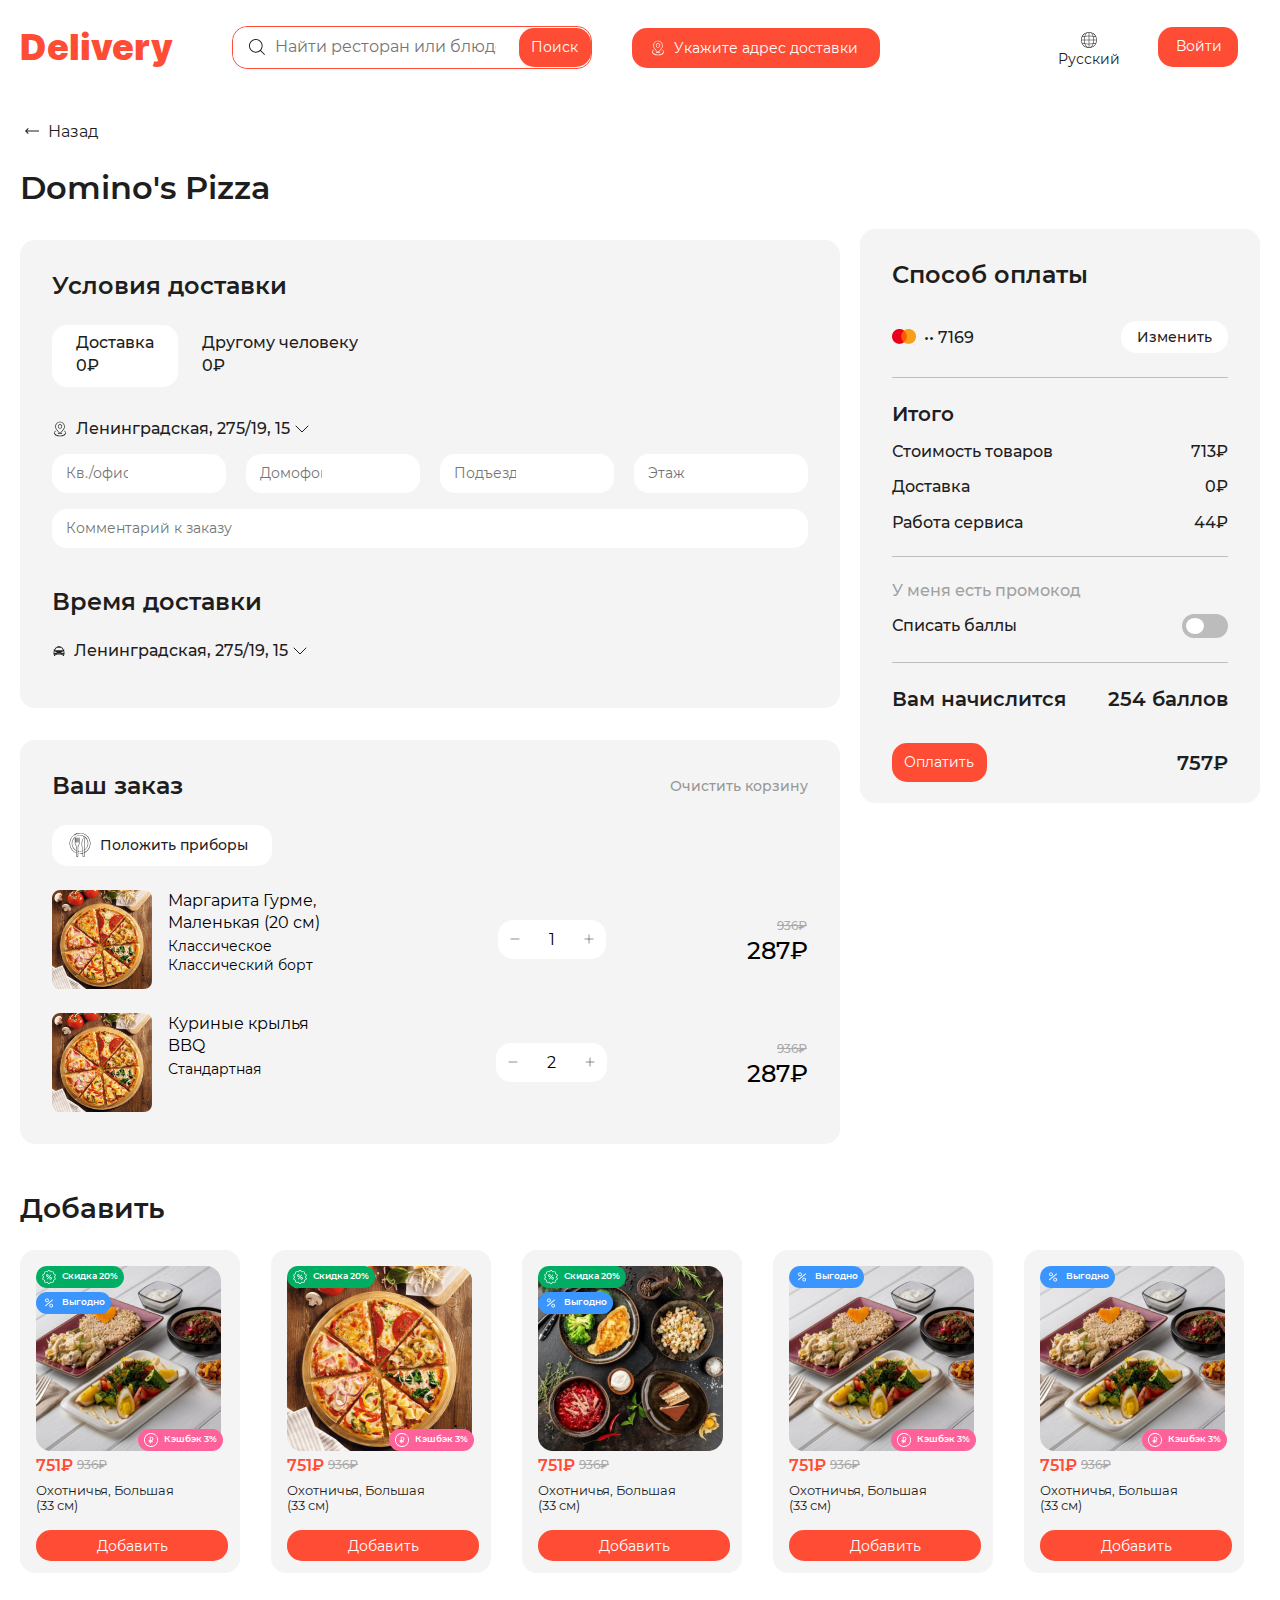
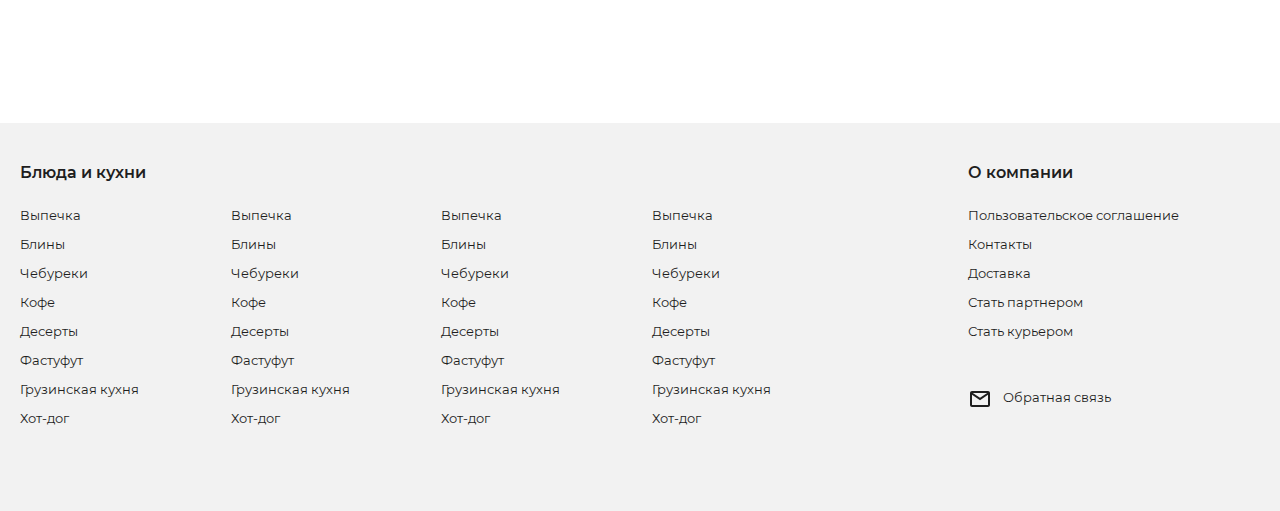
==== commit 4b9869cb: "my_oreder.html added and finished" ====
--- a/decoration.html
+++ b/decoration.html
@@ -4,7 +4,7 @@
 <head>
     <meta charset="UTF-8">
     <meta name="viewport" content="width=device-width, initial-scale=1.0">
-    <title>Еда</title>
+    <title>Оформление</title>
     <!-- Inter font -->
     <link rel="stylesheet" href="./fonts/inter/stylesheet.css">
     <!-- Montserrat font -->
@@ -27,7 +27,7 @@
                 <div class="header__box d-flex">
 
                     <div class="brand">
-                        <h2>Delivery</h2>
+                        <a href="index.html">Delivery</a>
                     </div>
 
                     <div class="search-boxes">
@@ -56,7 +56,7 @@
                             <h5>Русский</h5>
                         </div>
                         <div class="access">
-                            <button class="button">Войти</button>
+                            <a href="food.html" class="button">Войти</a>
                         </div>
                     </div>
                 </div>
@@ -69,20 +69,20 @@
         <main class="main">
             <div class="contianer d-flex">
 
-                <div class="big-box">
+                <div class="big-box big-box-two">
 
                     <!-- menu section -->
                     <section class="menu">
                         <div class="menu-title">
                             <img src="images/icons/left.svg" alt="left">
-                            <a href="index.html">Назад</a>
+                            <a href="#!">Назад</a>
                         </div>
                     </section>
 
                     <!-- form section -->
                     <section class="form_boxes">
                         <div class="form-title">
-                            <h4>Domino's Pizza</h4>
+                            <a href="decoration_two.html">Domino's Pizza</a>
                         </div>
                         <div class="bg-box">
                             <h4>Условия доставки</h4>
@@ -174,7 +174,7 @@
                     </div>
 
                     <div class="backet-body">
-                        <div class="top-box">
+                        <div class="top-box d-flex">
                             <div class="d-flex">
                                 <img src="images/2ta-dumaloq.png" alt="2ta-dumaloq">
                                 <h4>•• 7169</h4>
@@ -201,7 +201,7 @@
                         <div class="promo_code-box">
                             <h4>У меня есть промокод</h4>
                             <div class="d-flex">
-                                <p>У меня есть промокод</p>
+                                <p>Списать баллы</p>
                                 <div class="on-off">
                                     <div class="round"></div>
                                 </div>
@@ -209,9 +209,9 @@
                         </div>
 
                         <div class="bottom-box">
-                            <div class="d-flex">
+                            <div class="bottom-texts d-flex">
                                 <h4>Вам начислится</h4>
-                                <h4>254 баллов</h4>
+                                <h4 class="h4">254 баллов</h4>
                             </div>
                             <div class="d-flex">
                                 <button class="button">Оплатить</button>
@@ -219,7 +219,7 @@
                             </div>
                         </div>
                     </div>
-                    
+
                 </div>
 
             </div>
--- a/css/main.css
+++ b/css/main.css
@@ -77,7 +77,7 @@
   display: flex;
   align-items: center;
 }
-.header__box .brand h2 {
+.header__box .brand a {
   color: #FF4C34;
   font-family: "Inter";
   font-size: 36px;
@@ -510,12 +510,13 @@
 .main .big-box .form_boxes {
   margin-bottom: 48px;
 }
-.main .big-box .form_boxes .form-title {
+.main .big-box .form_boxes .form-title a {
   color: #1E1E1E;
   font-family: "Montserrat";
   font-size: 32px;
   font-weight: 600;
-  margin-bottom: 32px;
+  padding-bottom: 32px;
+  display: flex;
 }
 .main .big-box .form_boxes .bg-box {
   padding: 32px;
@@ -559,7 +560,7 @@
 }
 .main .big-box .form_boxes .bg-box .form .inputs {
   display: grid;
-  grid-template-columns: repeat(auto-fit, minmax(200px, 1fr));
+  grid-template-columns: repeat(auto-fit, minmax(170px, 1fr));
   gap: 0 20px;
 }
 .main .big-box .form_boxes .bg-box .form .inputs input {
@@ -571,6 +572,9 @@
   font-family: "Montserrat";
   font-size: 14px;
   font-weight: 400;
+}
+.main .big-box .form_boxes .bg-box .form .m-t {
+  margin-top: 16px;
 }
 .main .big-box .form_boxes .bg-box .form .input {
   margin-top: 16px;
@@ -686,6 +690,9 @@
 }
 .main .big-box .form_boxes .bg-box_two .m-b {
   margin-bottom: 24px;
+}
+.main .big-box-two {
+  width: 820px;
 }
 .main .basket {
   width: 295px;
@@ -756,6 +763,125 @@
   background: #F4F4F4;
   border-radius: 15px;
 }
+.main .basket-two .basket-title h4 {
+  margin-bottom: 31px;
+  color: #1E1E1E;
+  font-family: "Montserrat";
+  font-size: 24px;
+  font-weight: 600;
+}
+.main .basket-two .backet-body .top-box {
+  align-items: center;
+  justify-content: space-between;
+  border-bottom: 0.5px solid #BEBEBE;
+  padding-bottom: 24px;
+  margin-bottom: 24px;
+}
+.main .basket-two .backet-body .top-box .d-flex {
+  align-items: center;
+}
+.main .basket-two .backet-body .top-box .d-flex h4 {
+  margin-left: 8px;
+  color: #1E1E1E;
+  font-family: "Montserrat";
+  font-size: 16px;
+  font-weight: 500;
+}
+.main .basket-two .backet-body .top-box .change-btn {
+  padding: 8px 16px;
+  border-radius: 15px;
+  background: #FFF;
+  color: #1E1E1E;
+  font-family: "Montserrat";
+  font-size: 14px;
+  font-weight: 500;
+}
+.main .basket-two .backet-body .total {
+  border-bottom: 0.5px solid #BEBEBE;
+  padding-bottom: 8px;
+}
+.main .basket-two .backet-body .total h4 {
+  color: #1E1E1E;
+  font-family: "Montserrat";
+  font-size: 20px;
+  font-weight: 600;
+}
+.main .basket-two .backet-body .total .d-flex {
+  margin: 16px 0;
+  align-items: center;
+  justify-content: space-between;
+}
+.main .basket-two .backet-body .total .d-flex p {
+  color: #1E1E1E;
+  font-family: "Montserrat";
+  font-style: normal;
+  font-weight: 500;
+}
+.main .basket-two .backet-body .promo_code-box {
+  border-bottom: 0.5px solid #BEBEBE;
+  padding-bottom: 24px;
+  margin-top: 24px;
+}
+.main .basket-two .backet-body .promo_code-box h4 {
+  color: #A1A1A1;
+  font-family: "Montserrat";
+  font-size: 16px;
+  font-weight: 500;
+}
+.main .basket-two .backet-body .promo_code-box .d-flex {
+  display: flex;
+  justify-content: space-between;
+  align-items: center;
+  margin-top: 14px;
+}
+.main .basket-two .backet-body .promo_code-box .d-flex p {
+  color: #1E1E1E;
+  font-family: "Montserrat";
+  font-size: 16px;
+  font-weight: 500;
+}
+.main .basket-two .backet-body .promo_code-box .d-flex .on-off {
+  width: 46px;
+  height: 24px;
+  background: #BCBCBC;
+  border-radius: 15px;
+}
+.main .basket-two .backet-body .promo_code-box .d-flex .on-off .round {
+  margin: 4px;
+  border-radius: 50%;
+  width: 18px;
+  height: 16px;
+  background: #FFF;
+}
+.main .basket-two .backet-body .promo_code-box .d-flex .on-off:focus .round {
+  transform: translateX(20px);
+}
+.main .basket-two .backet-body .bottom-box .bottom-texts {
+  align-items: center;
+  justify-content: space-between;
+  margin-top: 24px;
+  margin-bottom: 32px;
+}
+.main .basket-two .backet-body .bottom-box .bottom-texts h4 {
+  margin: 0;
+  color: #1E1E1E;
+  font-family: "Montserrat";
+  font-size: 16px;
+  font-weight: 500;
+}
+.main .basket-two .backet-body .bottom-box .d-flex {
+  align-items: center;
+  justify-content: space-between;
+}
+.main .basket-two .backet-body .bottom-box .d-flex a {
+  padding: 11px 59px 12px 60px;
+}
+.main .basket-two .backet-body .bottom-box .d-flex h4 {
+  color: #1E1E1E;
+  font-family: "Montserrat";
+  font-size: 20px;
+  font-weight: 600;
+}
 .main .domino-pizza {
   padding-top: 60px;
   padding-left: 23px;
@@ -897,6 +1023,198 @@
 .main .m-t2 {
   margin-top: 40px;
 }
+.main .my_order .my_order-title {
+  margin-top: 54px;
+  margin-bottom: 32px;
+}
+.main .my_order .my_order-title h4 {
+  color: #1E1E1E;
+  font-family: "Montserrat";
+  font-size: 32px;
+  font-weight: 600;
+}
+.main .my_order .all-active_boxes {
+  align-items: center;
+  margin-bottom: 24px;
+}
+.main .my_order .all-active_boxes .button {
+  padding: 8px 16px;
+}
+.main .my_order .all-active_boxes h5 {
+  margin-left: 23px;
+  color: #1E1E1E;
+  font-family: Montserrat;
+  font-size: 14px;
+  font-weight: 500;
+}
+.main .my_order .order_dates-boxes {
+  display: grid;
+  grid-template-columns: repeat(auto-fit, minmax(400px, 1fr));
+  gap: 0px 20px;
+}
+.main .my_order .order_dates-boxes .order_dates-box {
+  padding: 24px;
+  width: 400px;
+  height: 345px;
+  border-radius: 15px;
+  background: #F4F4F4;
+}
+.main .my_order .order_dates-boxes .order_dates-box .order_dates h5 {
+  color: #1E1E1E;
+  font-family: "Montserrat";
+  font-size: 20px;
+  font-weight: 600;
+  margin-bottom: 24px;
+}
+.main .my_order .order_dates-boxes .order_dates-box .d-flex .texts {
+  margin-right: 9px;
+}
+.main .my_order .order_dates-boxes .order_dates-box .d-flex .texts h5 {
+  color: #1E1E1E;
+  font-family: "Montserrat";
+  font-size: 18px;
+  font-weight: 600;
+}
+.main .my_order .order_dates-boxes .order_dates-box .d-flex .texts h4 {
+  color: #00AE63;
+  font-family: "Montserrat";
+  font-size: 18px;
+  font-weight: 400;
+  margin-top: 5px;
+}
+.main .my_order .order_dates-boxes .order_dates-box .d-flex .accordion .accordion-item {
+  border: transparent;
+  background: #F4F4F4;
+}
+.main .my_order .order_dates-boxes .order_dates-box .d-flex .accordion .accordion-item .accordion-header .accordion-button {
+  padding: 8px 16px;
+  border-radius: 15px;
+  background: #00AE63;
+  color: #FFF;
+  font-family: "Montserrat";
+  font-size: 14px;
+  font-style: normal;
+  font-weight: 500;
+  margin-left: 10px;
+  line-height: normal;
+}
+.main .my_order .order_dates-boxes .order_dates-box .d-flex .accordion .accordion-item .accordion-header .accordion-button:focus {
+  display: none;
+}
+.main .my_order .order_dates-boxes .order_dates-box .d-flex .accordion .accordion-item .accordion-header .accordion-button_two {
+  background-color: #898989;
+}
+.main .my_order .order_dates-boxes .order_dates-box .d-flex .accordion .accordion-item .accordion-body {
+  margin-left: 24px;
+  padding: 0;
+  left: -10px;
+}
+.main .my_order .order_dates-boxes .order_dates-box .d-flex .accordion .accordion-item .accordion-body .two-boxes {
+  padding: 0;
+  align-items: center;
+}
+.main .my_order .order_dates-boxes .order_dates-box .d-flex .accordion .accordion-item .accordion-body .two-boxes .texts-box {
+  align-items: center;
+}
+.main .my_order .order_dates-boxes .order_dates-box .d-flex .accordion .accordion-item .accordion-body .two-boxes .texts-box .texts h4 {
+  width: 100px;
+  color: #000;
+  font-family: "Montserrat";
+  font-size: 12px;
+  font-weight: 400;
+}
+.main .my_order .order_dates-boxes .order_dates-box .d-flex .accordion .accordion-item .accordion-body .two-boxes .texts-box .texts h5 {
+  width: 125px;
+  color: #000;
+  font-family: "Montserrat";
+  font-size: 10px;
+  font-weight: 400;
+}
+.main .my_order .order_dates-boxes .order_dates-box .d-flex .accordion .accordion-item .accordion-body .two-boxes .texts-box .texts .d-flex {
+  margin-top: 2px;
+  margin-left: 14px;
+}
+.main .my_order .order_dates-boxes .order_dates-box .d-flex .accordion .accordion-item .accordion-body .two-boxes .texts-box .texts .d-flex h3 {
+  color: #000;
+  font-family: "Montserrat";
+  font-size: 14px;
+  font-weight: 500;
+}
+.main .my_order .order_dates-boxes .order_dates-box .d-flex .accordion .accordion-item .accordion-body .two-boxes .texts-box .texts .d-flex del {
+  color: #ABABAB;
+  font-family: "Montserrat";
+  font-size: 12px;
+  font-weight: 500;
+}
+.main .my_order .order_dates-boxes .order_dates-box .d-flex .accordion .accordion-item .accordion-body .two-boxes .texts-box .w-box {
+  display: flex;
+  width: 67px;
+  padding: 5px 0px;
+  justify-content: center;
+  align-items: center;
+  border-radius: 15px;
+  background: #FFF;
+  color: #000;
+  font-family: "Montserrat";
+  font-size: 10px;
+  font-weight: 400;
+}
+.main .my_order .order_dates-boxes .order_dates-box .d-flex .accordion .accordion-item .accordion-body .two-boxes_border {
+  border-bottom: 0.5px solid #BEBEBE;
+  padding-bottom: 16px;
+}
+.main .my_order .order_dates-boxes .order_dates-box .d-flex .accordion .accordion-item .accordion-body h4 {
+  margin-top: 24px;
+  margin-left: 14px;
+  color: #1E1E1E;
+  font-family: "Montserrat";
+  font-size: 18px;
+  font-weight: 600;
+}
+.main .my_order .order_dates-boxes .order_dates-box .d-flex .accordion .accordion-item .accordion-body h5 {
+  margin-left: 14px;
+  color: #1E1E1E;
+  font-family: "Montserrat";
+  font-size: 18px;
+  font-weight: 400;
+}
+.main .my_order .order_dates-boxes .order_dates-box .d-flex .accordion .accordion-item .accordion-body .accordion-two .accordion-item .accordion-header .accordion-button {
+  margin-top: 24px;
+  background: transparent;
+  color: #000;
+  font-family: "Montserrat";
+  font-size: 14px;
+  font-weight: 600;
+  line-height: 135.9%;
+  width: 160px;
+}
+.main .my_order .order_dates-boxes .order_dates-box .d-flex .accordion .accordion-item .accordion-body .accordion-two .accordion-item .accordion-header .accordion-button:focus {
+  display: none;
+}
+.main .my_order .order_dates-boxes .order_dates-box .d-flex .accordion .accordion-item .accordion-body .accordion-two .accordion-item .accordion-collapse .accordion-body h2 {
+  margin-left: 2px;
+  color: #1E1E1E;
+  font-family: "Montserrat";
+  font-size: 32px;
+  font-weight: 600;
+}
+.main .my_order .order_dates-boxes .order_dates-box .d-flex .accordion .accordion-item .accordion-body .accordion-two .accordion-item .accordion-collapse .accordion-body .d-flex p {
+  margin-top: 24px;
+  margin-right: 32px;
+  width: 125px;
+  margin-left: 2px;
+  color: #000;
+  font-family: "Montserrat";
+  font-size: 14px;
+  font-weight: 600;
+  line-height: 135.9%;
+}
+.main .my_order .order_dates-boxes .order_dates-box .d-flex .accordion .accordion-two {
+  position: relative;
+}
+.main .my_order .order_dates-boxes .order_dates-box-two {
+  height: 556px;
+}
 
 .modal .modal-dialog {
   max-width: 1002px;
